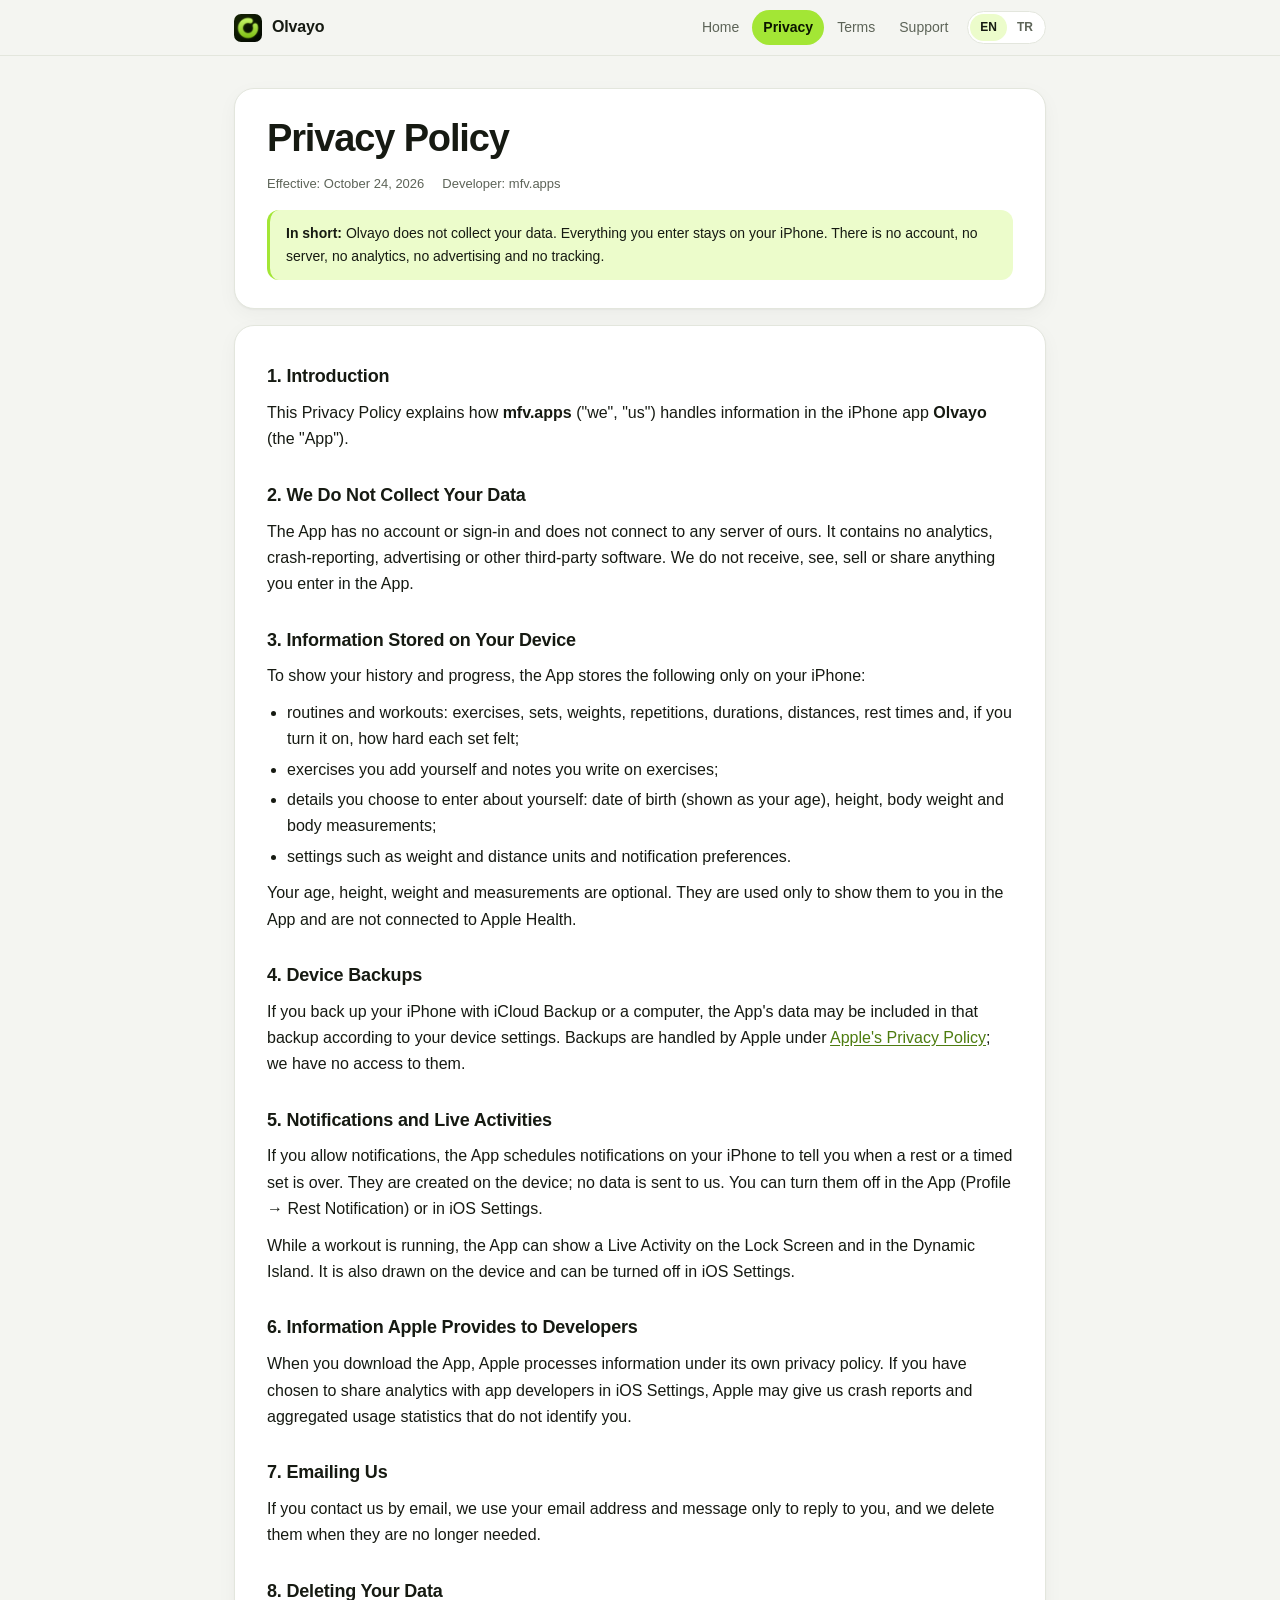
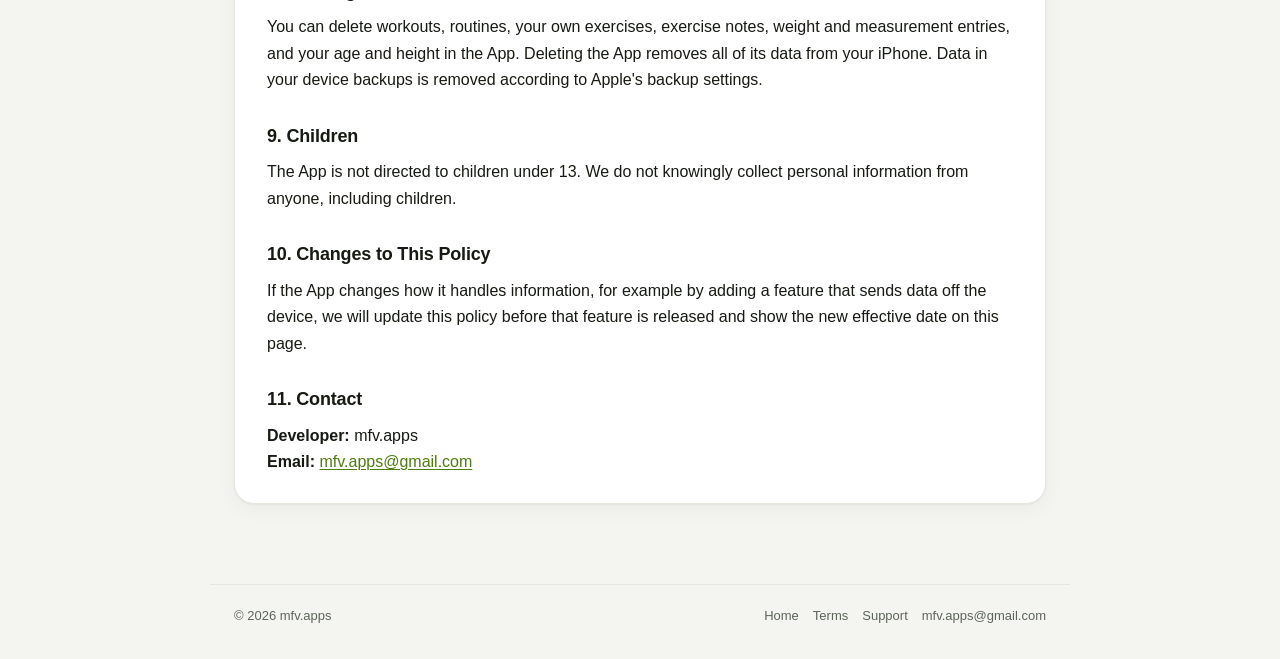
==== privacy-policy.html @ b5ae90a9 "Add files via upload" ====
<!doctype html>
<html lang="en" data-title-en="Privacy Policy · Olvayo" data-title-tr="Gizlilik Politikası · Olvayo">
<head>
  <meta charset="utf-8">
  <meta name="viewport" content="width=device-width,initial-scale=1">
  <title>Privacy Policy · Olvayo</title>
  <meta name="description" content="Olvayo privacy policy: your workouts and body data stay on your iPhone.">
  <link rel="icon" href="app-icon.png">
  <link rel="apple-touch-icon" href="app-icon.png">
  <link rel="stylesheet" href="styles.css">
  <script src="site.js"></script>
</head>
<body>
  <header>
    <div class="inner">
      <a class="brand" href="index.html"><img src="app-icon.png" alt="" width="28" height="28">Olvayo</a>
      <div class="header-end">
        <nav>
          <a href="index.html"><span data-l="en">Home</span><span data-l="tr">Ana Sayfa</span></a>
          <a href="privacy-policy.html" class="active" aria-current="page"><span data-l="en">Privacy</span><span data-l="tr">Gizlilik</span></a>
          <a href="terms-of-use.html"><span data-l="en">Terms</span><span data-l="tr">Koşullar</span></a>
          <a href="support.html"><span data-l="en">Support</span><span data-l="tr">Destek</span></a>
        </nav>
        <div class="lang-switch" role="group" aria-label="Language / Dil">
          <button type="button" data-set-lang="en" aria-pressed="false">EN</button>
          <button type="button" data-set-lang="tr" aria-pressed="false">TR</button>
        </div>
      </div>
    </div>
  </header>

  <main>
    <section class="hero">
      <h1><span data-l="en">Privacy Policy</span><span data-l="tr">Gizlilik Politikası</span></h1>
      <div class="meta">
        <span data-l="en">Effective: October 24, 2026</span>
        <span data-l="tr">Yürürlük: 24 Ekim 2026</span>
        <span><span data-l="en">Developer</span><span data-l="tr">Geliştirici</span>: mfv.apps</span>
      </div>
      <div class="notice">
        <span data-l="en"><strong>In short:</strong> Olvayo does not collect your data. Everything you enter stays on your iPhone. There is no account, no server, no analytics, no advertising and no tracking.</span>
        <span data-l="tr"><strong>Kısaca:</strong> Olvayo verilerini toplamaz. Girdiğin her şey iPhone'unda kalır. Hesap, sunucu, analiz, reklam ve takip yoktur.</span>
      </div>
    </section>

    <section class="section" data-l="en" lang="en">
      <span class="tag">English</span>

      <h2>1. Introduction</h2>
      <p>This Privacy Policy explains how <strong>mfv.apps</strong> ("we", "us") handles information in the iPhone app <strong>Olvayo</strong> (the "App").</p>

      <h2>2. We Do Not Collect Your Data</h2>
      <p>The App has no account or sign-in and does not connect to any server of ours. It contains no analytics, crash-reporting, advertising or other third-party software. We do not receive, see, sell or share anything you enter in the App.</p>

      <h2>3. Information Stored on Your Device</h2>
      <p>To show your history and progress, the App stores the following only on your iPhone:</p>
      <ul>
        <li>routines and workouts: exercises, sets, weights, repetitions, durations, distances, rest times and, if you turn it on, how hard each set felt;</li>
        <li>exercises you add yourself and notes you write on exercises;</li>
        <li>details you choose to enter about yourself: date of birth (shown as your age), height, body weight and body measurements;</li>
        <li>settings such as weight and distance units and notification preferences.</li>
      </ul>
      <p>Your age, height, weight and measurements are optional. They are used only to show them to you in the App and are not connected to Apple Health.</p>

      <h2>4. Device Backups</h2>
      <p>If you back up your iPhone with iCloud Backup or a computer, the App's data may be included in that backup according to your device settings. Backups are handled by Apple under <a href="https://www.apple.com/legal/privacy/" rel="noopener noreferrer">Apple's Privacy Policy</a>; we have no access to them.</p>

      <h2>5. Notifications and Live Activities</h2>
      <p>If you allow notifications, the App schedules notifications on your iPhone to tell you when a rest or a timed set is over. They are created on the device; no data is sent to us. You can turn them off in the App (Profile → Rest Notification) or in iOS Settings.</p>
      <p>While a workout is running, the App can show a Live Activity on the Lock Screen and in the Dynamic Island. It is also drawn on the device and can be turned off in iOS Settings.</p>

      <h2>6. Information Apple Provides to Developers</h2>
      <p>When you download the App, Apple processes information under its own privacy policy. If you have chosen to share analytics with app developers in iOS Settings, Apple may give us crash reports and aggregated usage statistics that do not identify you.</p>

      <h2>7. Emailing Us</h2>
      <p>If you contact us by email, we use your email address and message only to reply to you, and we delete them when they are no longer needed.</p>

      <h2>8. Deleting Your Data</h2>
      <p>You can delete workouts, routines, your own exercises, exercise notes, weight and measurement entries, and your age and height in the App. Deleting the App removes all of its data from your iPhone. Data in your device backups is removed according to Apple's backup settings.</p>

      <h2>9. Children</h2>
      <p>The App is not directed to children under 13. We do not knowingly collect personal information from anyone, including children.</p>

      <h2>10. Changes to This Policy</h2>
      <p>If the App changes how it handles information, for example by adding a feature that sends data off the device, we will update this policy before that feature is released and show the new effective date on this page.</p>

      <h2>11. Contact</h2>
      <p><strong>Developer:</strong> mfv.apps<br><strong>Email:</strong> <a href="mailto:mfv.apps@gmail.com">mfv.apps@gmail.com</a></p>
    </section>

    <section class="section" data-l="tr" lang="tr">
      <span class="tag">Türkçe</span>

      <h2>1. Giriş</h2>
      <p>Bu Gizlilik Politikası, <strong>mfv.apps</strong> ("biz") tarafından sunulan <strong>Olvayo</strong> iPhone uygulamasında ("Uygulama") bilgilerin nasıl ele alındığını açıklar.</p>

      <h2>2. Verilerini Toplamıyoruz</h2>
      <p>Uygulamada hesap veya giriş yoktur ve Uygulama bize ait hiçbir sunucuya bağlanmaz. Analiz, çökme raporlama, reklam veya başka bir üçüncü taraf yazılım içermez. Uygulamaya girdiğin hiçbir şeyi almayız, görmeyiz, satmayız ve paylaşmayız.</p>

      <h2>3. Cihazında Saklanan Bilgiler</h2>
      <p>Geçmişini ve gelişimini gösterebilmek için Uygulama şunları sadece iPhone'unda saklar:</p>
      <ul>
        <li>rutinler ve antrenmanlar: egzersizler, setler, ağırlıklar, tekrarlar, süreler, mesafeler, dinlenme süreleri ve açtıysan setlerin ne kadar zor geldiği;</li>
        <li>kendi eklediğin egzersizler ve egzersizlere yazdığın notlar;</li>
        <li>kendin hakkında girmeyi seçtiğin bilgiler: doğum tarihi (yaş olarak gösterilir), boy, kilo ve vücut ölçüleri;</li>
        <li>ağırlık ve mesafe birimi, bildirim tercihleri gibi ayarlar.</li>
      </ul>
      <p>Yaş, boy, kilo ve ölçüler isteğe bağlıdır. Sadece sana Uygulama içinde göstermek için kullanılır ve Apple Sağlık'a bağlanmaz.</p>

      <h2>4. Cihaz Yedekleri</h2>
      <p>iPhone'unu iCloud Yedekleme veya bir bilgisayarla yedekliyorsan, Uygulamanın verileri cihaz ayarlarına göre bu yedeğe dahil olabilir. Yedekler <a href="https://www.apple.com/tr/legal/privacy/" rel="noopener noreferrer">Apple'ın Gizlilik Politikası</a> kapsamında Apple tarafından yönetilir; bizim bunlara erişimimiz yoktur.</p>

      <h2>5. Bildirimler ve Canlı Etkinlikler</h2>
      <p>Bildirimlere izin verirsen Uygulama, dinlenme veya süreli bir set bittiğinde haber vermek için iPhone'unda bildirim planlar. Bildirimler cihazda oluşturulur; bize hiçbir veri gönderilmez. Uygulamadan (Profil → Dinlenme Bildirimi) veya iOS Ayarlar'dan kapatabilirsin.</p>
      <p>Antrenman sürerken Uygulama kilit ekranında ve Dynamic Island'da bir Canlı Etkinlik gösterebilir. Bu da cihazda çizilir ve iOS Ayarlar'dan kapatılabilir.</p>

      <h2>6. Apple'ın Geliştiricilere Sağladığı Bilgiler</h2>
      <p>Uygulamayı indirdiğinde Apple bilgileri kendi gizlilik politikasına göre işler. iOS Ayarlar'da uygulama geliştiricileriyle analiz paylaşmayı seçtiysen Apple bize seni tanımlamayan çökme raporları ve toplu kullanım istatistikleri verebilir.</p>

      <h2>7. Bize E-posta Göndermen</h2>
      <p>Bize e-postayla ulaşırsan e-posta adresini ve mesajını sadece sana cevap vermek için kullanırız ve artık gerekmediğinde sileriz.</p>

      <h2>8. Verilerini Silmek</h2>
      <p>Antrenmanları, rutinleri, kendi egzersizlerini, egzersiz notlarını, kilo ve ölçü kayıtlarını, yaşını ve boyunu Uygulama içinden silebilirsin. Uygulamayı silmek bütün verilerini iPhone'undan kaldırır. Cihaz yedeklerindeki veriler Apple'ın yedekleme ayarlarına göre silinir.</p>

      <h2>9. Çocuklar</h2>
      <p>Uygulama 13 yaşından küçük çocuklara yönelik değildir. Çocuklar dahil hiç kimseden bilerek kişisel bilgi toplamayız.</p>

      <h2>10. Bu Politikadaki Değişiklikler</h2>
      <p>Uygulamanın bilgileri ele alış şekli değişirse, örneğin cihaz dışına veri gönderen bir özellik eklenirse, bu politikayı o özellik yayınlanmadan önce güncelleriz ve yeni yürürlük tarihini bu sayfada gösteririz.</p>

      <h2>11. İletişim</h2>
      <p><strong>Geliştirici:</strong> mfv.apps<br><strong>E-posta:</strong> <a href="mailto:mfv.apps@gmail.com">mfv.apps@gmail.com</a></p>
    </section>
  </main>

  <footer>
    <span>© 2026 mfv.apps</span>
    <div class="footer-links">
      <a href="index.html"><span data-l="en">Home</span><span data-l="tr">Ana Sayfa</span></a>
      <a href="terms-of-use.html"><span data-l="en">Terms</span><span data-l="tr">Koşullar</span></a>
      <a href="support.html"><span data-l="en">Support</span><span data-l="tr">Destek</span></a>
      <a href="mailto:mfv.apps@gmail.com">mfv.apps@gmail.com</a>
    </div>
  </footer>
</body>
</html>
---- styles.css ----
/* Olvayo legal and support site. Colors follow the app's asset catalog. */

:root {
  --bg: #f4f5f1;          /* ScreenBackground */
  --surface: #ffffff;     /* CardBackground */
  --text: #161a12;
  --muted: #5d6458;
  --line: #e3e6dd;
  --accent: #4d7c0f;      /* AccentColor: lime text */
  --lime: #a3e635;        /* Lime: fills */
  --on-lime: #0b1400;     /* OnLime: text on lime */
  --soft: #ecfccb;        /* LimeSoft */
  --max: 860px;
  --r: 20px;
  --shadow: 0 1px 2px rgba(0, 0, 0, 0.04), 0 6px 20px rgba(0, 0, 0, 0.04);
  color-scheme: light dark;
}

@media (prefers-color-scheme: dark) {
  :root {
    --bg: #0b0c0a;
    --surface: #1a1c18;
    --text: #f1f3ee;
    --muted: #a2a99c;
    --line: #2b2e27;
    --accent: #a3e635;
    --lime: #b5f04a;
    --soft: #26350e;
    --shadow: none;
  }
}

*, *::before, *::after {
  box-sizing: border-box;
  margin: 0;
  padding: 0;
}

html {
  scroll-behavior: smooth;
  -webkit-text-size-adjust: 100%;
}

body {
  font-family: -apple-system, BlinkMacSystemFont, "SF Pro Text", "Segoe UI", Roboto, "Helvetica Neue", Arial, sans-serif;
  background: var(--bg);
  color: var(--text);
  line-height: 1.65;
  -webkit-font-smoothing: antialiased;
}

/* Language: both show without JavaScript; site.js sets data-lang and hides the other. */
html[data-lang="en"] [data-l="tr"],
html[data-lang="tr"] [data-l="en"] {
  display: none !important;
}

/* ── Layout ───────────────────────────────────────── */

.inner,
main,
footer {
  max-width: var(--max);
  margin: 0 auto;
  padding-left: 24px;
  padding-right: 24px;
}

main {
  padding-top: 32px;
  padding-bottom: 64px;
}

/* ── Header ───────────────────────────────────────── */

header {
  position: sticky;
  top: 0;
  z-index: 10;
  background: color-mix(in srgb, var(--bg) 85%, transparent);
  backdrop-filter: saturate(180%) blur(16px);
  -webkit-backdrop-filter: saturate(180%) blur(16px);
  border-bottom: 1px solid var(--line);
}

header .inner {
  display: flex;
  align-items: center;
  justify-content: space-between;
  gap: 12px;
  flex-wrap: wrap;
  padding-top: 10px;
  padding-bottom: 10px;
}

.brand {
  display: flex;
  align-items: center;
  gap: 10px;
  font-weight: 700;
  letter-spacing: -0.01em;
  color: var(--text);
  text-decoration: none;
}

.brand img {
  width: 28px;
  height: 28px;
  border-radius: 7px;
}

.header-end {
  display: flex;
  align-items: center;
  gap: 8px;
  flex-wrap: wrap;
}

nav {
  display: flex;
  gap: 2px;
  flex-wrap: wrap;
}

nav a {
  color: var(--muted);
  text-decoration: none;
  font-size: 14px;
  font-weight: 500;
  padding: 6px 11px;
  border-radius: 999px;
  transition: background 0.15s, color 0.15s;
}

nav a:hover {
  color: var(--text);
  background: var(--surface);
}

nav a.active {
  color: var(--on-lime);
  background: var(--lime);
  font-weight: 600;
}

.lang-switch {
  display: inline-flex;
  border: 1px solid var(--line);
  border-radius: 999px;
  padding: 2px;
  background: var(--surface);
}

.lang-switch button {
  font: inherit;
  font-size: 12px;
  font-weight: 600;
  color: var(--muted);
  background: none;
  border: none;
  border-radius: 999px;
  padding: 4px 10px;
  cursor: pointer;
}

.lang-switch button[aria-pressed="true"] {
  color: var(--text);
  background: var(--soft);
}

/* ── Cards ────────────────────────────────────────── */

.hero,
.section {
  background: var(--surface);
  border: 1px solid var(--line);
  border-radius: var(--r);
  padding: 28px 32px;
  margin-bottom: 16px;
  box-shadow: var(--shadow);
}

.hero-icon {
  width: 72px;
  height: 72px;
  border-radius: 16px;
  margin-bottom: 16px;
  box-shadow: 0 6px 20px rgba(111, 174, 18, 0.25);
}

/* ── Typography ───────────────────────────────────── */

h1 {
  font-size: clamp(28px, 5vw, 38px);
  font-weight: 800;
  letter-spacing: -0.03em;
  line-height: 1.15;
  margin-bottom: 8px;
}

h2 {
  font-size: 18px;
  font-weight: 700;
  letter-spacing: -0.01em;
  margin: 28px 0 8px;
}

/* The first heading of a card; the English and Turkish headings sit side by side, or after the tag. */
.section > h2:nth-child(-n+2) {
  margin-top: 8px;
}

h3 {
  font-size: 15px;
  font-weight: 650;
  margin: 18px 0 6px;
}

p {
  margin-bottom: 10px;
}

p:last-child {
  margin-bottom: 0;
}

ul {
  padding-left: 20px;
  margin-bottom: 10px;
}

li {
  margin: 4px 0;
}

a {
  color: var(--accent);
  text-underline-offset: 2px;
}

.muted {
  color: var(--muted);
}

.accent-text {
  color: var(--accent);
}

.meta {
  display: flex;
  gap: 4px 18px;
  flex-wrap: wrap;
  font-size: 13px;
  color: var(--muted);
  margin-top: 12px;
}

/* Labels the English and Turkish halves when both show, that is without JavaScript. */
html[data-lang] .tag {
  display: none;
}

.tag {
  display: inline-block;
  background: var(--soft);
  color: var(--accent);
  font-size: 11px;
  font-weight: 700;
  letter-spacing: 0.05em;
  text-transform: uppercase;
  padding: 3px 9px;
  border-radius: 6px;
}

.notice {
  background: var(--soft);
  border-left: 3px solid var(--lime);
  padding: 12px 16px;
  border-radius: 12px;
  font-size: 14px;
  margin: 16px 0;
}

.notice:last-child {
  margin-bottom: 0;
}

/* ── Document cards (home) ────────────────────────── */

.doc-cards {
  display: flex;
  flex-direction: column;
  gap: 10px;
  margin-top: 12px;
}

.doc-card {
  display: flex;
  align-items: center;
  gap: 14px;
  padding: 14px 16px;
  border: 1px solid var(--line);
  border-radius: 14px;
  background: var(--bg);
  color: inherit;
  text-decoration: none;
  transition: border-color 0.15s, background 0.15s;
}

.doc-card:hover {
  border-color: var(--lime);
  background: var(--soft);
}

.doc-card-icon {
  width: 40px;
  height: 40px;
  flex-shrink: 0;
  display: grid;
  place-items: center;
  border-radius: 12px;
  background: var(--lime);
  color: var(--on-lime);
}

.doc-card-icon svg {
  width: 20px;
  height: 20px;
}

.doc-card-text {
  flex: 1;
  min-width: 0;
}

.doc-card-text strong {
  display: block;
  font-size: 15px;
}

.doc-card-text > span {
  font-size: 13px;
  color: var(--muted);
}

.doc-card-arrow {
  color: var(--muted);
  font-size: 20px;
  line-height: 1;
}

/* ── Support form ─────────────────────────────────── */

.form-group {
  margin-bottom: 14px;
}

.form-group label {
  display: block;
  font-size: 13px;
  font-weight: 600;
  margin-bottom: 5px;
}

.form-group select,
.form-group textarea {
  width: 100%;
  padding: 10px 12px;
  border: 1.5px solid var(--line);
  border-radius: 12px;
  font: inherit;
  font-size: 15px;
  color: var(--text);
  background: var(--bg);
  outline: none;
  transition: border-color 0.15s;
}

.form-group textarea {
  resize: vertical;
  min-height: 140px;
}

.form-group select:focus,
.form-group textarea:focus {
  border-color: var(--lime);
}

.btn-primary {
  display: block;
  width: 100%;
  padding: 13px;
  font: inherit;
  font-size: 16px;
  font-weight: 600;
  color: var(--on-lime);
  background: var(--lime);
  border: none;
  border-radius: 999px;
  cursor: pointer;
  transition: filter 0.15s, transform 0.1s;
}

.btn-primary:hover {
  filter: brightness(1.05);
}

.btn-primary:active {
  transform: scale(0.99);
}

.form-note {
  font-size: 13px;
  color: var(--muted);
  margin-top: 10px;
}

/* ── FAQ ──────────────────────────────────────────── */

.faq {
  display: flex;
  flex-direction: column;
  gap: 8px;
  margin-top: 12px;
}

.faq details {
  border: 1px solid var(--line);
  border-radius: 14px;
  overflow: hidden;
}

.faq summary {
  display: flex;
  align-items: center;
  justify-content: space-between;
  gap: 12px;
  padding: 13px 16px;
  font-size: 15px;
  font-weight: 600;
  cursor: pointer;
  list-style: none;
}

.faq summary::-webkit-details-marker {
  display: none;
}

.faq summary::after {
  content: "+";
  font-size: 18px;
  color: var(--accent);
  flex-shrink: 0;
}

.faq details[open] summary {
  background: var(--soft);
}

.faq details[open] summary::after {
  content: "−";
}

.faq-answer {
  padding: 12px 16px 14px;
  font-size: 14px;
  color: var(--muted);
}

/* ── Footer ───────────────────────────────────────── */

footer {
  display: flex;
  flex-wrap: wrap;
  gap: 8px 16px;
  align-items: center;
  justify-content: space-between;
  padding-top: 20px;
  padding-bottom: 32px;
  border-top: 1px solid var(--line);
  font-size: 13px;
  color: var(--muted);
}

footer a {
  color: var(--muted);
  text-decoration: none;
}

footer a:hover {
  color: var(--accent);
}

.footer-links {
  display: flex;
  gap: 14px;
  flex-wrap: wrap;
}

/* ── Small screens ────────────────────────────────── */

@media (max-width: 600px) {
  .inner,
  main,
  footer {
    padding-left: 16px;
    padding-right: 16px;
  }

  main {
    padding-top: 20px;
  }

  /* Two rows: brand and language on top, pages below. Not sticky, so long pages keep the screen. */
  header {
    position: static;
  }

  .header-end {
    display: contents;
  }

  .lang-switch {
    order: 1;
  }

  nav {
    order: 2;
    width: 100%;
  }

  .hero,
  .section {
    padding: 22px 18px;
  }

  nav a {
    font-size: 13px;
    padding: 5px 9px;
  }
}

@media print {
  header,
  footer {
    display: none;
  }

  .hero,
  .section {
    box-shadow: none;
    break-inside: avoid;
  }
}
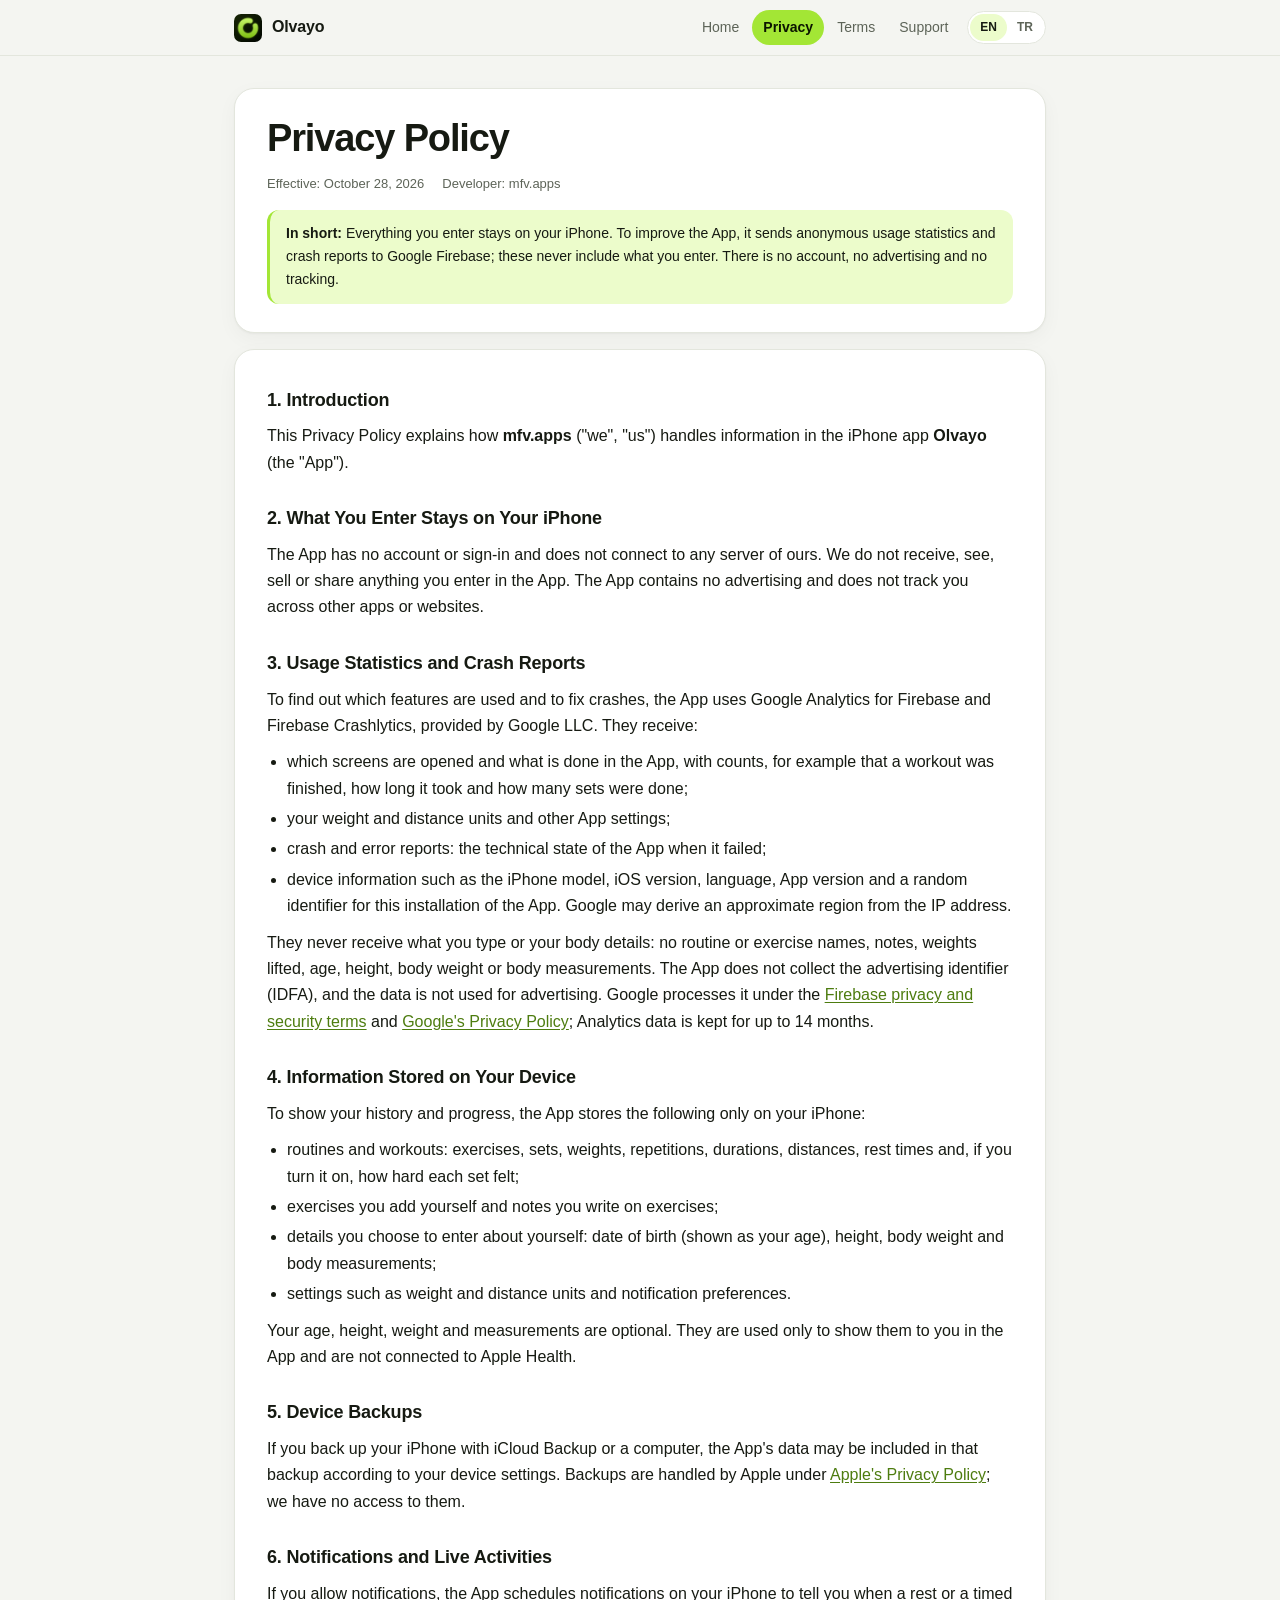
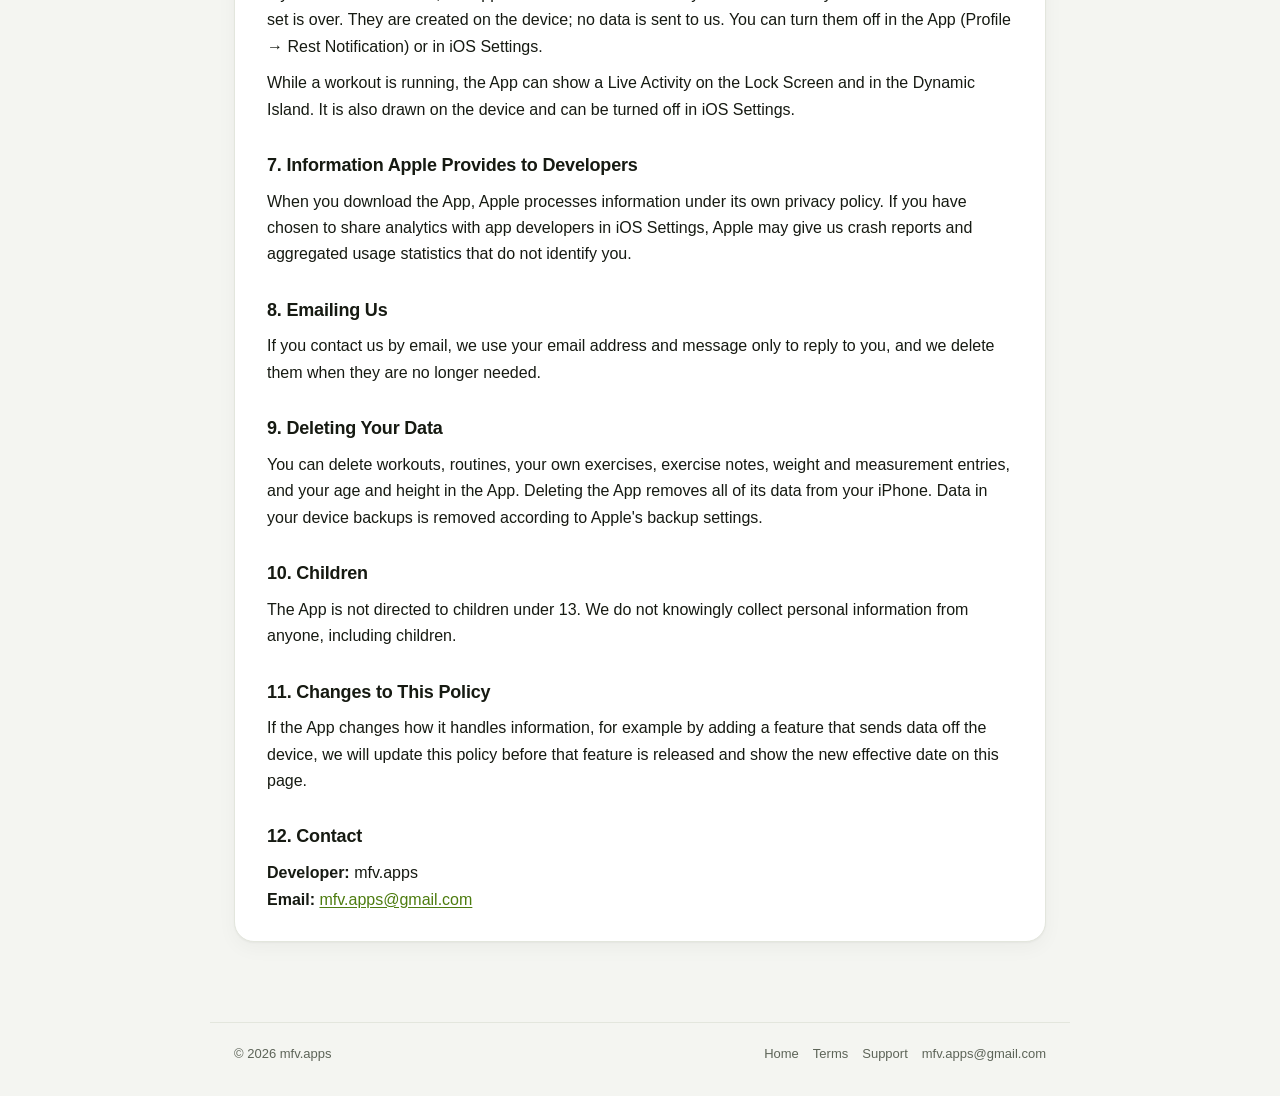
==== commit 596da264: "Revise privacy policy effective date and data usage Updated effective date and clarified data handli" ====
--- a/privacy-policy.html
+++ b/privacy-policy.html
@@ -33,13 +33,13 @@
     <section class="hero">
       <h1><span data-l="en">Privacy Policy</span><span data-l="tr">Gizlilik Politikası</span></h1>
       <div class="meta">
-        <span data-l="en">Effective: October 24, 2026</span>
-        <span data-l="tr">Yürürlük: 24 Ekim 2026</span>
+        <span data-l="en">Effective: October 28, 2026</span>
+        <span data-l="tr">Yürürlük: 28 Ekim 2026</span>
         <span><span data-l="en">Developer</span><span data-l="tr">Geliştirici</span>: mfv.apps</span>
       </div>
       <div class="notice">
-        <span data-l="en"><strong>In short:</strong> Olvayo does not collect your data. Everything you enter stays on your iPhone. There is no account, no server, no analytics, no advertising and no tracking.</span>
-        <span data-l="tr"><strong>Kısaca:</strong> Olvayo verilerini toplamaz. Girdiğin her şey iPhone'unda kalır. Hesap, sunucu, analiz, reklam ve takip yoktur.</span>
+        <span data-l="en"><strong>In short:</strong> Everything you enter stays on your iPhone. To improve the App, it sends anonymous usage statistics and crash reports to Google Firebase; these never include what you enter. There is no account, no advertising and no tracking.</span>
+        <span data-l="tr"><strong>Kısaca:</strong> Girdiğin her şey iPhone'unda kalır. Uygulamayı geliştirmek için Google Firebase'e anonim kullanım istatistikleri ve çökme raporları gönderilir; bunlar girdiğin bilgileri hiçbir zaman içermez. Hesap, reklam ve takip yoktur.</span>
       </div>
     </section>
 
@@ -49,10 +49,20 @@
       <h2>1. Introduction</h2>
       <p>This Privacy Policy explains how <strong>mfv.apps</strong> ("we", "us") handles information in the iPhone app <strong>Olvayo</strong> (the "App").</p>
 
-      <h2>2. We Do Not Collect Your Data</h2>
-      <p>The App has no account or sign-in and does not connect to any server of ours. It contains no analytics, crash-reporting, advertising or other third-party software. We do not receive, see, sell or share anything you enter in the App.</p>
+      <h2>2. What You Enter Stays on Your iPhone</h2>
+      <p>The App has no account or sign-in and does not connect to any server of ours. We do not receive, see, sell or share anything you enter in the App. The App contains no advertising and does not track you across other apps or websites.</p>
 
-      <h2>3. Information Stored on Your Device</h2>
+      <h2>3. Usage Statistics and Crash Reports</h2>
+      <p>To find out which features are used and to fix crashes, the App uses Google Analytics for Firebase and Firebase Crashlytics, provided by Google LLC. They receive:</p>
+      <ul>
+        <li>which screens are opened and what is done in the App, with counts, for example that a workout was finished, how long it took and how many sets were done;</li>
+        <li>your weight and distance units and other App settings;</li>
+        <li>crash and error reports: the technical state of the App when it failed;</li>
+        <li>device information such as the iPhone model, iOS version, language, App version and a random identifier for this installation of the App. Google may derive an approximate region from the IP address.</li>
+      </ul>
+      <p>They never receive what you type or your body details: no routine or exercise names, notes, weights lifted, age, height, body weight or body measurements. The App does not collect the advertising identifier (IDFA), and the data is not used for advertising. Google processes it under the <a href="https://firebase.google.com/support/privacy" rel="noopener noreferrer">Firebase privacy and security terms</a> and <a href="https://policies.google.com/privacy" rel="noopener noreferrer">Google's Privacy Policy</a>; Analytics data is kept for up to 14 months.</p>
+
+      <h2>4. Information Stored on Your Device</h2>
       <p>To show your history and progress, the App stores the following only on your iPhone:</p>
       <ul>
         <li>routines and workouts: exercises, sets, weights, repetitions, durations, distances, rest times and, if you turn it on, how hard each set felt;</li>
@@ -62,29 +72,29 @@
       </ul>
       <p>Your age, height, weight and measurements are optional. They are used only to show them to you in the App and are not connected to Apple Health.</p>
 
-      <h2>4. Device Backups</h2>
+      <h2>5. Device Backups</h2>
       <p>If you back up your iPhone with iCloud Backup or a computer, the App's data may be included in that backup according to your device settings. Backups are handled by Apple under <a href="https://www.apple.com/legal/privacy/" rel="noopener noreferrer">Apple's Privacy Policy</a>; we have no access to them.</p>
 
-      <h2>5. Notifications and Live Activities</h2>
+      <h2>6. Notifications and Live Activities</h2>
       <p>If you allow notifications, the App schedules notifications on your iPhone to tell you when a rest or a timed set is over. They are created on the device; no data is sent to us. You can turn them off in the App (Profile → Rest Notification) or in iOS Settings.</p>
       <p>While a workout is running, the App can show a Live Activity on the Lock Screen and in the Dynamic Island. It is also drawn on the device and can be turned off in iOS Settings.</p>
 
-      <h2>6. Information Apple Provides to Developers</h2>
+      <h2>7. Information Apple Provides to Developers</h2>
       <p>When you download the App, Apple processes information under its own privacy policy. If you have chosen to share analytics with app developers in iOS Settings, Apple may give us crash reports and aggregated usage statistics that do not identify you.</p>
 
-      <h2>7. Emailing Us</h2>
+      <h2>8. Emailing Us</h2>
       <p>If you contact us by email, we use your email address and message only to reply to you, and we delete them when they are no longer needed.</p>
 
-      <h2>8. Deleting Your Data</h2>
+      <h2>9. Deleting Your Data</h2>
       <p>You can delete workouts, routines, your own exercises, exercise notes, weight and measurement entries, and your age and height in the App. Deleting the App removes all of its data from your iPhone. Data in your device backups is removed according to Apple's backup settings.</p>
 
-      <h2>9. Children</h2>
+      <h2>10. Children</h2>
       <p>The App is not directed to children under 13. We do not knowingly collect personal information from anyone, including children.</p>
 
-      <h2>10. Changes to This Policy</h2>
+      <h2>11. Changes to This Policy</h2>
       <p>If the App changes how it handles information, for example by adding a feature that sends data off the device, we will update this policy before that feature is released and show the new effective date on this page.</p>
 
-      <h2>11. Contact</h2>
+      <h2>12. Contact</h2>
       <p><strong>Developer:</strong> mfv.apps<br><strong>Email:</strong> <a href="mailto:mfv.apps@gmail.com">mfv.apps@gmail.com</a></p>
     </section>
 
@@ -94,10 +104,20 @@
       <h2>1. Giriş</h2>
       <p>Bu Gizlilik Politikası, <strong>mfv.apps</strong> ("biz") tarafından sunulan <strong>Olvayo</strong> iPhone uygulamasında ("Uygulama") bilgilerin nasıl ele alındığını açıklar.</p>
 
-      <h2>2. Verilerini Toplamıyoruz</h2>
-      <p>Uygulamada hesap veya giriş yoktur ve Uygulama bize ait hiçbir sunucuya bağlanmaz. Analiz, çökme raporlama, reklam veya başka bir üçüncü taraf yazılım içermez. Uygulamaya girdiğin hiçbir şeyi almayız, görmeyiz, satmayız ve paylaşmayız.</p>
+      <h2>2. Girdiklerin iPhone'unda Kalır</h2>
+      <p>Uygulamada hesap veya giriş yoktur ve Uygulama bize ait hiçbir sunucuya bağlanmaz. Uygulamaya girdiğin hiçbir şeyi almayız, görmeyiz, satmayız ve paylaşmayız. Uygulamada reklam yoktur ve seni başka uygulama veya web sitelerinde takip etmez.</p>
 
-      <h2>3. Cihazında Saklanan Bilgiler</h2>
+      <h2>3. Kullanım İstatistikleri ve Çökme Raporları</h2>
+      <p>Hangi özelliklerin kullanıldığını görmek ve çökmeleri düzeltmek için Uygulama, Google LLC tarafından sunulan Google Analytics for Firebase ve Firebase Crashlytics'i kullanır. Bunlara şunlar gönderilir:</p>
+      <ul>
+        <li>hangi ekranların açıldığı ve Uygulamada ne yapıldığı, sayılarla; örneğin bir antrenmanın bitirildiği, ne kadar sürdüğü ve kaç set yapıldığı;</li>
+        <li>ağırlık ve mesafe birimin ve diğer Uygulama ayarların;</li>
+        <li>çökme ve hata raporları: Uygulamanın hata anındaki teknik durumu;</li>
+        <li>iPhone modeli, iOS sürümü, dil, Uygulama sürümü ve Uygulamanın bu kurulumuna ait rastgele bir kimlik gibi cihaz bilgileri. Google, IP adresinden yaklaşık bölgeyi çıkarabilir.</li>
+      </ul>
+      <p>Yazdıkların ve vücut bilgilerin hiçbir zaman gönderilmez: rutin veya egzersiz adları, notlar, kaldırılan ağırlıklar, yaş, boy, kilo veya vücut ölçüleri yoktur. Uygulama reklam kimliğini (IDFA) toplamaz ve veriler reklam için kullanılmaz. Google bunları <a href="https://firebase.google.com/support/privacy" rel="noopener noreferrer">Firebase gizlilik ve güvenlik koşulları</a> ve <a href="https://policies.google.com/privacy" rel="noopener noreferrer">Google Gizlilik Politikası</a> kapsamında işler; Analytics verileri en fazla 14 ay saklanır.</p>
+
+      <h2>4. Cihazında Saklanan Bilgiler</h2>
       <p>Geçmişini ve gelişimini gösterebilmek için Uygulama şunları sadece iPhone'unda saklar:</p>
       <ul>
         <li>rutinler ve antrenmanlar: egzersizler, setler, ağırlıklar, tekrarlar, süreler, mesafeler, dinlenme süreleri ve açtıysan setlerin ne kadar zor geldiği;</li>
@@ -107,29 +127,29 @@
       </ul>
       <p>Yaş, boy, kilo ve ölçüler isteğe bağlıdır. Sadece sana Uygulama içinde göstermek için kullanılır ve Apple Sağlık'a bağlanmaz.</p>
 
-      <h2>4. Cihaz Yedekleri</h2>
+      <h2>5. Cihaz Yedekleri</h2>
       <p>iPhone'unu iCloud Yedekleme veya bir bilgisayarla yedekliyorsan, Uygulamanın verileri cihaz ayarlarına göre bu yedeğe dahil olabilir. Yedekler <a href="https://www.apple.com/tr/legal/privacy/" rel="noopener noreferrer">Apple'ın Gizlilik Politikası</a> kapsamında Apple tarafından yönetilir; bizim bunlara erişimimiz yoktur.</p>
 
-      <h2>5. Bildirimler ve Canlı Etkinlikler</h2>
+      <h2>6. Bildirimler ve Canlı Etkinlikler</h2>
       <p>Bildirimlere izin verirsen Uygulama, dinlenme veya süreli bir set bittiğinde haber vermek için iPhone'unda bildirim planlar. Bildirimler cihazda oluşturulur; bize hiçbir veri gönderilmez. Uygulamadan (Profil → Dinlenme Bildirimi) veya iOS Ayarlar'dan kapatabilirsin.</p>
       <p>Antrenman sürerken Uygulama kilit ekranında ve Dynamic Island'da bir Canlı Etkinlik gösterebilir. Bu da cihazda çizilir ve iOS Ayarlar'dan kapatılabilir.</p>
 
-      <h2>6. Apple'ın Geliştiricilere Sağladığı Bilgiler</h2>
+      <h2>7. Apple'ın Geliştiricilere Sağladığı Bilgiler</h2>
       <p>Uygulamayı indirdiğinde Apple bilgileri kendi gizlilik politikasına göre işler. iOS Ayarlar'da uygulama geliştiricileriyle analiz paylaşmayı seçtiysen Apple bize seni tanımlamayan çökme raporları ve toplu kullanım istatistikleri verebilir.</p>
 
-      <h2>7. Bize E-posta Göndermen</h2>
+      <h2>8. Bize E-posta Göndermen</h2>
       <p>Bize e-postayla ulaşırsan e-posta adresini ve mesajını sadece sana cevap vermek için kullanırız ve artık gerekmediğinde sileriz.</p>
 
-      <h2>8. Verilerini Silmek</h2>
+      <h2>9. Verilerini Silmek</h2>
       <p>Antrenmanları, rutinleri, kendi egzersizlerini, egzersiz notlarını, kilo ve ölçü kayıtlarını, yaşını ve boyunu Uygulama içinden silebilirsin. Uygulamayı silmek bütün verilerini iPhone'undan kaldırır. Cihaz yedeklerindeki veriler Apple'ın yedekleme ayarlarına göre silinir.</p>
 
-      <h2>9. Çocuklar</h2>
+      <h2>10. Çocuklar</h2>
       <p>Uygulama 13 yaşından küçük çocuklara yönelik değildir. Çocuklar dahil hiç kimseden bilerek kişisel bilgi toplamayız.</p>
 
-      <h2>10. Bu Politikadaki Değişiklikler</h2>
+      <h2>11. Bu Politikadaki Değişiklikler</h2>
       <p>Uygulamanın bilgileri ele alış şekli değişirse, örneğin cihaz dışına veri gönderen bir özellik eklenirse, bu politikayı o özellik yayınlanmadan önce güncelleriz ve yeni yürürlük tarihini bu sayfada gösteririz.</p>
 
-      <h2>11. İletişim</h2>
+      <h2>12. İletişim</h2>
       <p><strong>Geliştirici:</strong> mfv.apps<br><strong>E-posta:</strong> <a href="mailto:mfv.apps@gmail.com">mfv.apps@gmail.com</a></p>
     </section>
   </main>
